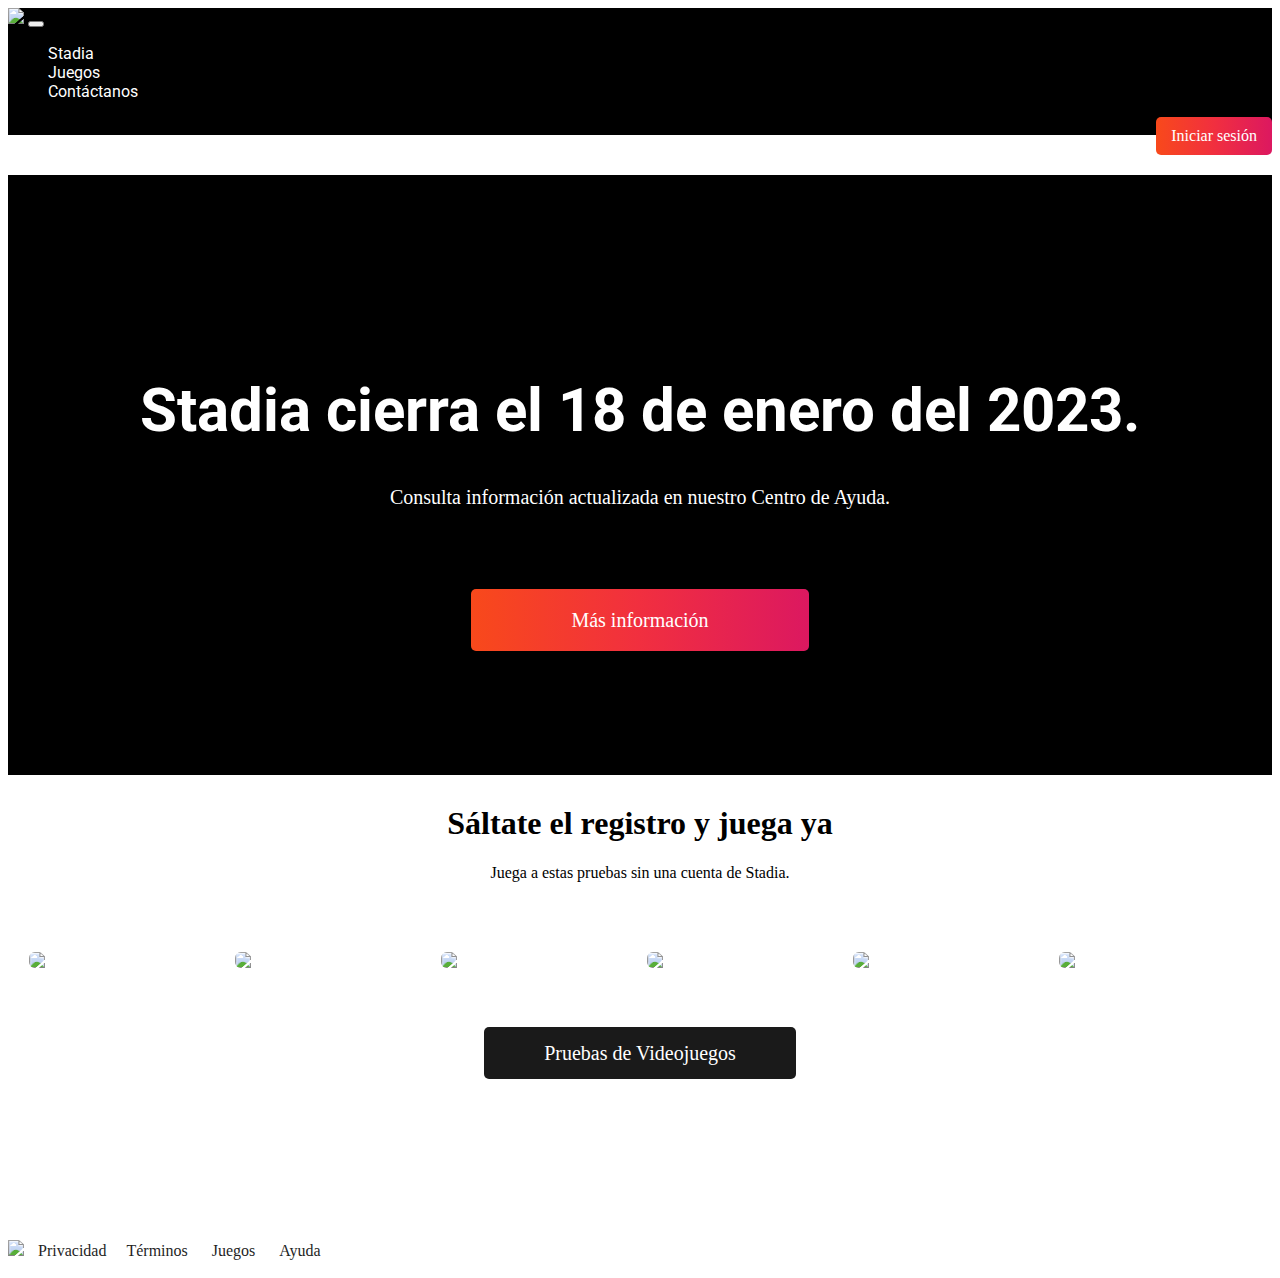
==== index.html @ 27c36dfc "Prueba index" ====
<!doctype html>
<html lang="en">
  <head>
    <meta charset="utf-8">
    <meta name="viewport" content="width=device-width, initial-scale=1">
    <title>Google Stadia</title>
    <link rel="preconnect" href="https://fonts.googleapis.com">
    <link rel="preconnect" href="https://fonts.gstatic.com" crossorigin>
    <link href="https://fonts.googleapis.com/css2?family=Roboto:wght@400;700&display=swap" rel="stylesheet">
    <link href="https://cdn.jsdelivr.net/npm/bootstrap@5.3.0-alpha1/dist/css/bootstrap.min.css" rel="stylesheet" integrity="sha384-GLhlTQ8iRABdZLl6O3oVMWSktQOp6b7In1Zl3/Jr59b6EGGoI1aFkw7cmDA6j6gD" crossorigin="anonymous">
    <style>
   
        
        
        a[sp="linknav"]{
            font-family: 'Roboto', sans-serif; 
      
            color: white !important;
         
        }

                
        h1[sp="titulo_principal"]{
            font-family: 'Roboto', sans-serif; 
            
            color: white !important;
         
        }

        a[tp="final"]{
          color: rgb(31, 31, 31);
          margin: 0px 10px;

        }

        img[tp="imgs"]{
          display: inline-block; 
          width: 12rem;
          margin: 10px 5px;
          border-radius: 6px;
        }


        a{
            text-decoration: none;
        }
    </style>
 </head>
  <body>
    <nav class="navbar navbar-expand-sm bg-body-tertiary" style="background-color: black !important;">
  <div class="container-fluid">
    <a class="navbar-brand" href="#"><img src="google-st-i5q.png" width="50"></a>
    <button class="navbar-toggler" type="button" data-bs-toggle="collapse" data-bs-target="#navbarNav" aria-controls="navbarNav" aria-expanded="false" aria-label="Toggle navigation">
      <span class="navbar-toggler-icon"></span>
    </button>
<div class="collapse navbar-collapse" id="navbarNav">

    <div class="col-xl-10 col-lg-10 col-md-9 col-sm-9">
      <ul class="navbar-nav">
        <li class="nav-item">
          <a class="nav-link active" sp="linknav" aria-current="page" href="#">Stadia</a>
        </li>
        <li class="nav-item">
          <a class="nav-link active" sp="linknav" href="../juegos/juegos.html">Juegos</a>
        </li>
        <li class="nav-item">
          <a class="nav-link active" sp="linknav" href="../contactanos/index.html">Contáctanos</a>
        </li>
      </ul>
    </div>


    <div class="col">
        <ul class="navbar-nav">
          <li class="nav-item">
            <a class="nav-link active" clase="hola" aria-current="page" href="#" style="background: linear-gradient(90deg,rgba(248,73,27,1) 0%,rgba(241,47,63,1) 50%,rgba(220,24,96,1) 100%); padding: 10px 15px; border-radius: 5px; color: white; float: right;">Iniciar sesión</a>
          </li>
    
      </div>
    </div>
  </div>
</nav>  

<div class="container-fluid" style="background-color: black; height: 600px;">
    <h1 style="text-align: center; color: white; padding: 200px 0px 0px 0px; font-weight: bolder; font-size: 60px;" sp="titulo_principal">Stadia cierra el 18 de enero del 2023.</h1>
    <p style="text-align: center; color: white; font-size: 20px; margin-bottom: 100px;">Consulta información actualizada en nuestro Centro de Ayuda.</p>
    <center>
    <a href="#" style="background: linear-gradient(90deg,rgba(248,73,27,1) 0%,rgba(241,47,63,1) 50%,rgba(220,24,96,1) 100%); padding: 20px 100px; border-radius: 5px; color: white; font-size: 20px;">Más información</a>
</center>
</div>

<div class="container">
    <h1 style="text-align: center; margin-top: 30px;">Sáltate el registro y juega ya</h1>
    <p style="text-align: center;">Juega a estas pruebas sin una cuenta de Stadia.</p>
<center style="margin-bottom: 175px;">
<div class="col" style="margin: 60px 0px;">
    <img src="1.webp" tp="imgs">
    <img src="2.webp" tp="imgs">
    <img src="3.webp" tp="imgs">
    <img src="4.webp" tp="imgs">
    <img src="5.webp" tp="imgs">
    <img src="6.webp" tp="imgs">


</div>

<a href="../juegos/juegos.html" style="background-color: rgb(26, 26, 26); padding: 15px 60px; font-size: 20px; color: white; border-radius: 5px;">Pruebas de Videojuegos</a>
</center>
</div>


<div class="container" style="padding: 0px 0px 10px 0px;">
<div class="col">
<img src="st.png" height="25px">

<a href="#" tp="final">Privacidad</a><a href="#" tp="final">Términos</a> <a href="#" tp="final">Juegos</a> <a href="#" tp="final">Ayuda</a>

</div>


</div>








  <script src="https://cdn.jsdelivr.net/npm/bootstrap@5.3.0-alpha1/dist/js/bootstrap.bundle.min.js" integrity="sha384-w76AqPfDkMBDXo30jS1Sgez6pr3x5MlQ1ZAGC+nuZB+EYdgRZgiwxhTBTkF7CXvN" crossorigin="anonymous"></script>
  </body>
</html>
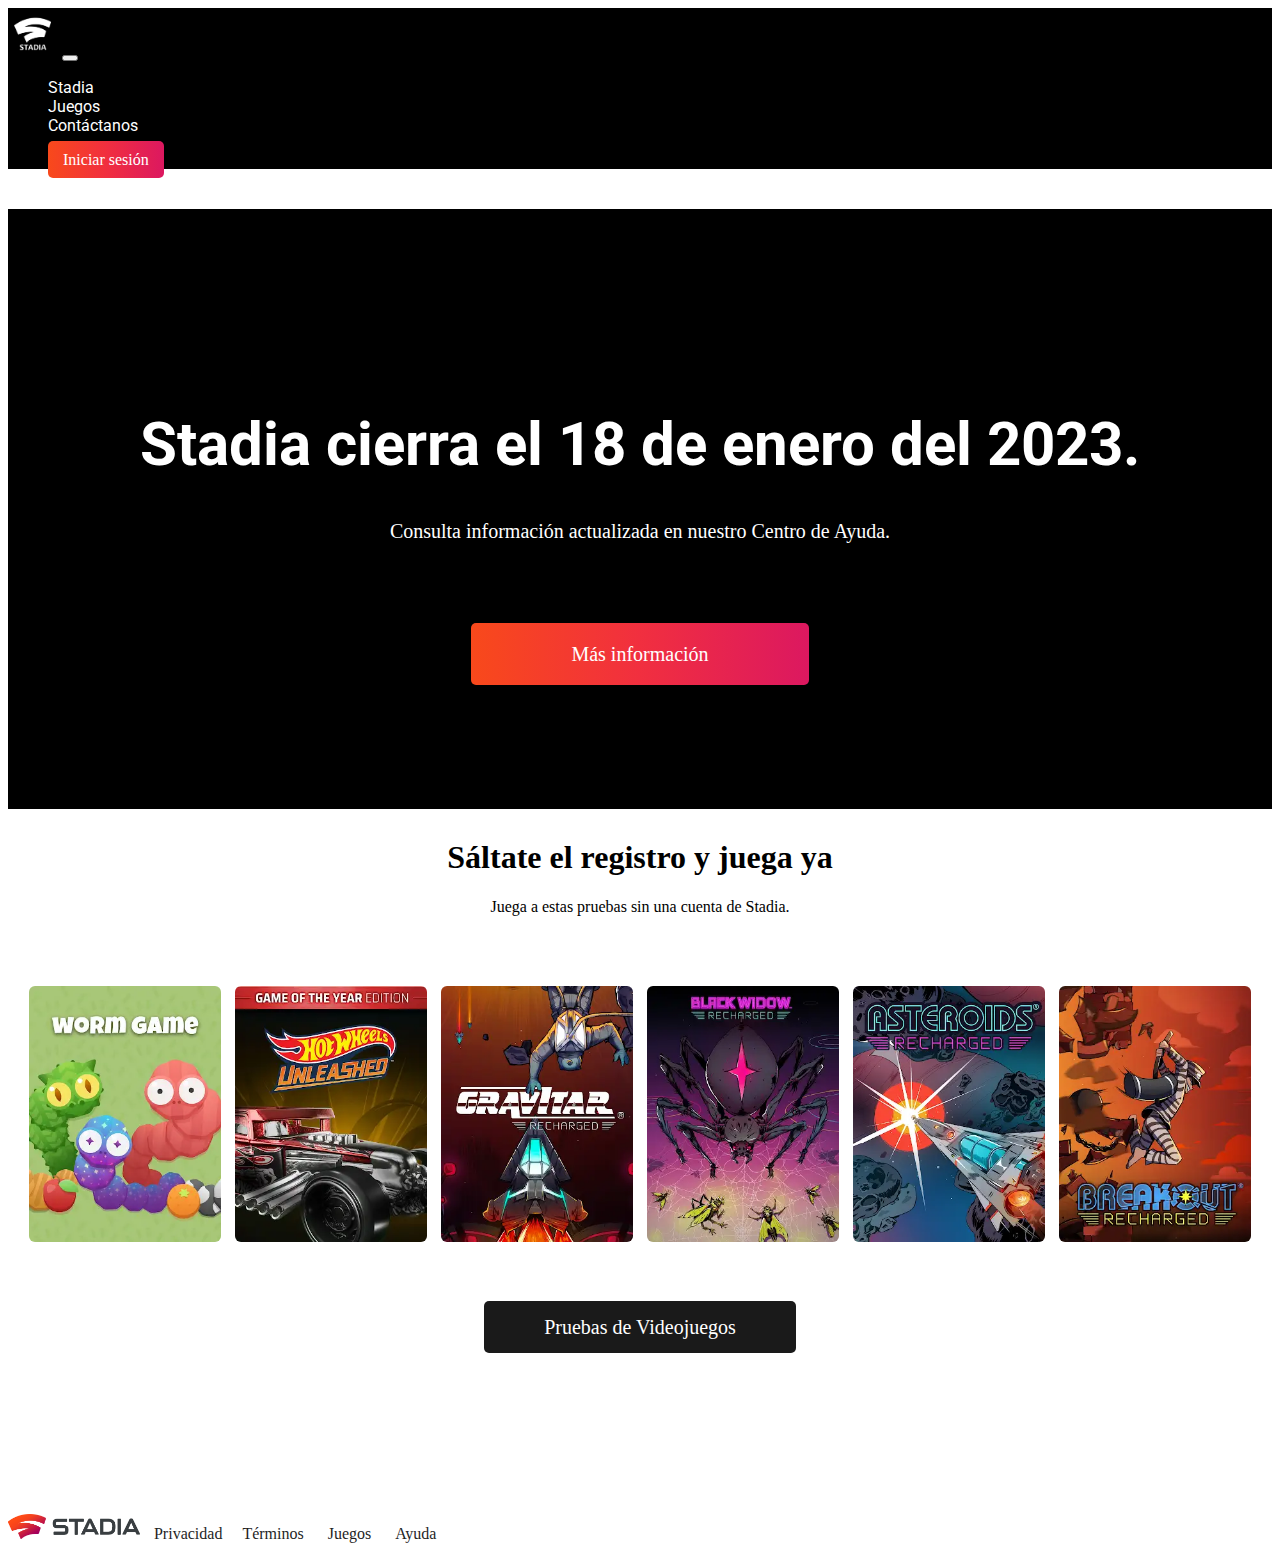
==== commit a0960a18: "Adicción de Navbars - Archivos de proyecto ordenados" ====
--- a/index.html
+++ b/index.html
@@ -9,9 +9,6 @@
     <link href="https://fonts.googleapis.com/css2?family=Roboto:wght@400;700&display=swap" rel="stylesheet">
     <link href="https://cdn.jsdelivr.net/npm/bootstrap@5.3.0-alpha1/dist/css/bootstrap.min.css" rel="stylesheet" integrity="sha384-GLhlTQ8iRABdZLl6O3oVMWSktQOp6b7In1Zl3/Jr59b6EGGoI1aFkw7cmDA6j6gD" crossorigin="anonymous">
     <style>
-   
-        
-        
         a[sp="linknav"]{
             font-family: 'Roboto', sans-serif; 
       
@@ -49,22 +46,22 @@
   <body>
     <nav class="navbar navbar-expand-sm bg-body-tertiary" style="background-color: black !important;">
   <div class="container-fluid">
-    <a class="navbar-brand" href="#"><img src="google-st-i5q.png" width="50"></a>
+    <a class="navbar-brand" href="index.html"><img src="/inicio/google-st-i5q.png" width="50"></a>
     <button class="navbar-toggler" type="button" data-bs-toggle="collapse" data-bs-target="#navbarNav" aria-controls="navbarNav" aria-expanded="false" aria-label="Toggle navigation">
       <span class="navbar-toggler-icon"></span>
     </button>
 <div class="collapse navbar-collapse" id="navbarNav">
 
-    <div class="col-xl-10 col-lg-10 col-md-9 col-sm-9">
+    <div class="col-xl-11 col-lg-10 col-md-10 col-sm-8">
       <ul class="navbar-nav">
         <li class="nav-item">
-          <a class="nav-link active" sp="linknav" aria-current="page" href="#">Stadia</a>
+          <a class="nav-link active" sp="linknav" aria-current="page" href="index.html">Stadia</a>
         </li>
         <li class="nav-item">
-          <a class="nav-link active" sp="linknav" href="../juegos/juegos.html">Juegos</a>
+          <a class="nav-link active" sp="linknav" href="juegos/juegos.html">Juegos</a>
         </li>
         <li class="nav-item">
-          <a class="nav-link active" sp="linknav" href="../contactanos/index.html">Contáctanos</a>
+          <a class="nav-link active" sp="linknav" href="Contactanos/index.html">Contáctanos</a>
         </li>
       </ul>
     </div>
@@ -73,7 +70,7 @@
     <div class="col">
         <ul class="navbar-nav">
           <li class="nav-item">
-            <a class="nav-link active" clase="hola" aria-current="page" href="#" style="background: linear-gradient(90deg,rgba(248,73,27,1) 0%,rgba(241,47,63,1) 50%,rgba(220,24,96,1) 100%); padding: 10px 15px; border-radius: 5px; color: white; float: right;">Iniciar sesión</a>
+            <a class="nav-link active" clase="hola" aria-current="page" href="#" style="background: linear-gradient(90deg,rgba(248,73,27,1) 0%,rgba(241,47,63,1) 50%,rgba(220,24,96,1) 100%); padding: 10px 15px; border-radius: 5px; color: white">Iniciar sesión</a>
           </li>
     
       </div>
@@ -94,24 +91,24 @@
     <p style="text-align: center;">Juega a estas pruebas sin una cuenta de Stadia.</p>
 <center style="margin-bottom: 175px;">
 <div class="col" style="margin: 60px 0px;">
-    <img src="1.webp" tp="imgs">
-    <img src="2.webp" tp="imgs">
-    <img src="3.webp" tp="imgs">
-    <img src="4.webp" tp="imgs">
-    <img src="5.webp" tp="imgs">
-    <img src="6.webp" tp="imgs">
+    <img src="inicio/1.webp" tp="imgs">
+    <img src="inicio/2.webp" tp="imgs">
+    <img src="inicio/3.webp" tp="imgs">
+    <img src="inicio/4.webp" tp="imgs">
+    <img src="inicio/5.webp" tp="imgs">
+    <img src="inicio/6.webp" tp="imgs">
 
 
 </div>
 
-<a href="../juegos/juegos.html" style="background-color: rgb(26, 26, 26); padding: 15px 60px; font-size: 20px; color: white; border-radius: 5px;">Pruebas de Videojuegos</a>
+<a href="juegos/juegos.html" style="background-color: rgb(26, 26, 26); padding: 15px 60px; font-size: 20px; color: white; border-radius: 5px;">Pruebas de Videojuegos</a>
 </center>
 </div>
 
 
 <div class="container" style="padding: 0px 0px 10px 0px;">
 <div class="col">
-<img src="st.png" height="25px">
+<img src="inicio/st.png" height="25px">
 
 <a href="#" tp="final">Privacidad</a><a href="#" tp="final">Términos</a> <a href="#" tp="final">Juegos</a> <a href="#" tp="final">Ayuda</a>
 
